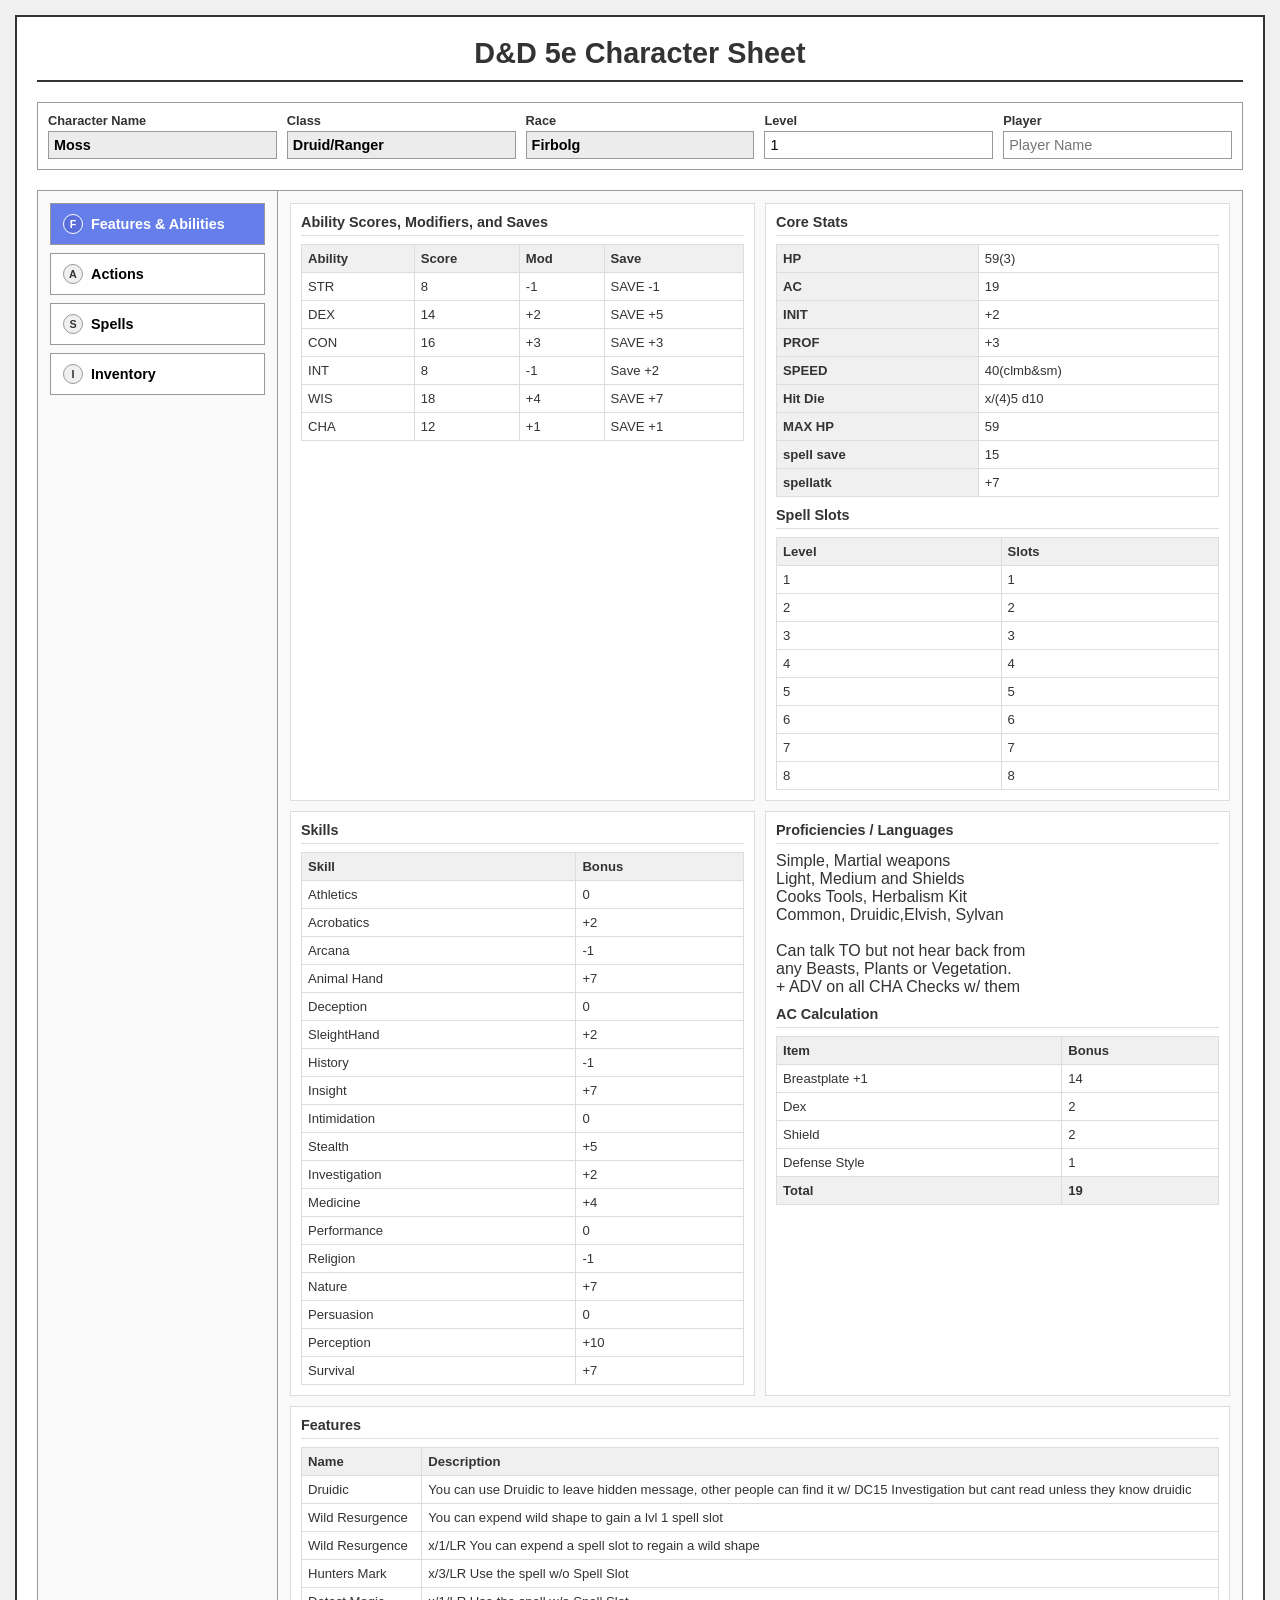
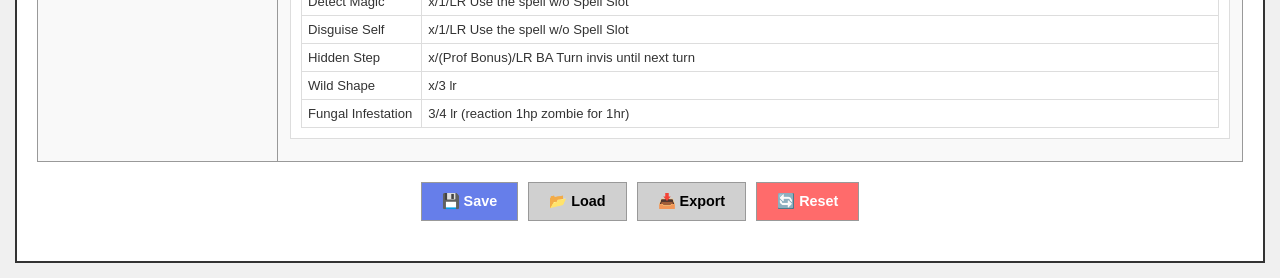
==== index.html @ acaf164c "Use CSV headers for actions and spells and replace emoji nav icons Co-authored-by: stevemac228 <5942" ====
<!DOCTYPE html>
<html lang="en">
<head>
    <meta charset="UTF-8">
    <meta name="viewport" content="width=device-width, initial-scale=1.0">
    <title>D&D 5e Character Sheet</title>
    <link rel="stylesheet" href="styles.css">
</head>
<body>
    <div class="container">
        <header>
            <h1>D&D 5e Character Sheet</h1>
        </header>

        <main>
            <section class="top-info">
                <div class="info-box">
                    <label>Character Name</label>
                    <input type="text" id="charName" value="Moss" readonly>
                </div>
                <div class="info-box">
                    <label>Class</label>
                    <input type="text" id="class" value="Druid/Ranger" readonly>
                </div>
                <div class="info-box">
                    <label>Race</label>
                    <input type="text" id="race" value="Firbolg" readonly>
                </div>
                <div class="info-box">
                    <label>Level</label>
                    <input type="number" id="level" min="1" max="20" value="1">
                </div>
                <div class="info-box">
                    <label>Player</label>
                    <input type="text" id="playerName" placeholder="Player Name">
                </div>
            </section>

            <section class="csv-sections">
                <div class="csv-layout">
                    <nav class="csv-sidebar" role="tablist" aria-label="Character Pages">
                        <button id="featuresTab" type="button" class="csv-tab-button active" data-target="featuresPanel" role="tab" aria-controls="featuresPanel" aria-selected="true" tabindex="0">
                            <span class="tab-icon" aria-hidden="true">F</span>
                            <span class="tab-label">Features & Abilities</span>
                        </button>
                        <button id="actionsTab" type="button" class="csv-tab-button" data-target="actionsPanel" role="tab" aria-controls="actionsPanel" aria-selected="false" tabindex="-1">
                            <span class="tab-icon" aria-hidden="true">A</span>
                            <span class="tab-label">Actions</span>
                        </button>
                        <button id="spellsTab" type="button" class="csv-tab-button" data-target="spellsPanel" role="tab" aria-controls="spellsPanel" aria-selected="false" tabindex="-1">
                            <span class="tab-icon" aria-hidden="true">S</span>
                            <span class="tab-label">Spells</span>
                        </button>
                        <button id="inventoryTab" type="button" class="csv-tab-button" data-target="inventoryPanel" role="tab" aria-controls="inventoryPanel" aria-selected="false" tabindex="-1">
                            <span class="tab-icon" aria-hidden="true">I</span>
                            <span class="tab-label">Inventory</span>
                        </button>
                    </nav>

                    <div class="csv-content">
                        <div id="featuresPanel" class="csv-panel active" role="tabpanel" aria-labelledby="featuresTab"></div>
                        <div id="actionsPanel" class="csv-panel" role="tabpanel" aria-labelledby="actionsTab" hidden></div>
                        <div id="spellsPanel" class="csv-panel" role="tabpanel" aria-labelledby="spellsTab" hidden></div>
                        <div id="inventoryPanel" class="csv-panel" role="tabpanel" aria-labelledby="inventoryTab" hidden></div>
                    </div>
                </div>
            </section>

            <!-- Action Buttons -->
            <section class="actions">
                <button id="saveBtn" class="btn btn-primary">💾 Save</button>
                <button id="loadBtn" class="btn btn-secondary">📂 Load</button>
                <button id="exportBtn" class="btn btn-secondary">📥 Export</button>
                <button id="resetBtn" class="btn btn-danger">🔄 Reset</button>
            </section>
        </main>
    </div>

    <script src="script.js"></script>
</body>
</html>
---- styles.css ----
* {
    margin: 0;
    padding: 0;
    box-sizing: border-box;
}

body {
    font-family: 'Arial', sans-serif;
    background: #f0f0f0;
    color: #333;
    padding: 15px;
}

.container {
    max-width: 1400px;
    margin: 0 auto;
    background: white;
    padding: 20px;
    border: 2px solid #333;
}

header {
    text-align: center;
    margin-bottom: 20px;
    border-bottom: 2px solid #333;
    padding-bottom: 10px;
}

header h1 {
    font-size: 1.8em;
    font-weight: bold;
}

/* Top Info Section */
.top-info {
    display: grid;
    grid-template-columns: repeat(5, 1fr);
    gap: 10px;
    margin-bottom: 20px;
    border: 1px solid #999;
    padding: 10px;
}

.info-box {
    display: flex;
    flex-direction: column;
}

.info-box label {
    font-weight: bold;
    font-size: 0.8em;
    margin-bottom: 3px;
}

.info-box input,
.info-box select {
    padding: 5px;
    border: 1px solid #999;
    font-size: 0.9em;
}

/* Main Sheet Grid - 3 columns */
.sheet-grid {
    display: grid;
    grid-template-columns: 1fr 1.2fr 1.5fr;
    gap: 15px;
    margin-bottom: 20px;
}

/* Left Column: Ability Scores */
.ability-scores {
    border: 1px solid #999;
    padding: 10px;
    background: #f9f9f9;
}

.ability-scores h3 {
    font-size: 0.9em;
    font-weight: bold;
    border-bottom: 1px solid #999;
    padding-bottom: 5px;
    margin-bottom: 10px;
}

.ability-pair {
    display: grid;
    grid-template-columns: 1fr 1fr 1fr;
    gap: 8px;
    margin-bottom: 15px;
}

.ability-col {
    display: flex;
    flex-direction: column;
    align-items: center;
    padding: 8px;
    border: 1px solid #ddd;
    background: white;
    text-align: center;
}

.ability-col .label {
    font-size: 0.8em;
    font-weight: bold;
    margin-bottom: 3px;
}

.ability-col .btn-ability {
    font-size: 0.7em;
    padding: 3px 5px;
    background: #e8e8e8;
    border: 1px solid #999;
    cursor: pointer;
    margin-bottom: 3px;
    font-weight: bold;
}

.ability-col input {
    width: 100%;
    padding: 4px;
    border: 1px solid #999;
    text-align: center;
    font-weight: bold;
    font-size: 1em;
    margin-bottom: 2px;
}

.ability-col .ability-name {
    font-size: 0.8em;
    font-weight: bold;
}

/* Skills in left column */
.skills-two-col {
    display: grid;
    grid-template-columns: 1fr 1fr;
    gap: 8px;
}

.skill-item {
    display: flex;
    justify-content: space-between;
    align-items: center;
    padding: 5px;
    border: 1px solid #ddd;
    font-size: 0.8em;
}

.skill-item span {
    flex: 1;
}

.skill-item input {
    width: 40px;
    padding: 2px;
    border: 1px solid #999;
    text-align: center;
}

/* Middle Column: Spells & Combat */
.middle-column {
    border: 1px solid #999;
    padding: 10px;
    background: #f9f9f9;
}

.middle-column h3 {
    font-size: 0.9em;
    font-weight: bold;
    border-bottom: 1px solid #999;
    padding-bottom: 5px;
    margin-bottom: 10px;
}

.spell-header {
    display: grid;
    grid-template-columns: repeat(6, 1fr);
    gap: 5px;
    margin-bottom: 5px;
    padding: 5px;
    border: 1px solid #ddd;
    font-size: 0.75em;
}

.spell-name {
    font-weight: bold;
}

.spell-mod {
    text-align: center;
    font-weight: bold;
}

.combat-stats {
    display: grid;
    grid-template-columns: 1fr 1fr;
    gap: 8px;
    margin-bottom: 10px;
}

.stat {
    display: flex;
    flex-direction: column;
    padding: 8px;
    border: 1px solid #ddd;
    background: white;
}

.stat label {
    font-size: 0.75em;
    font-weight: bold;
    margin-bottom: 3px;
}

.stat input,
.stat .hp-display {
    padding: 5px;
    border: 1px solid #999;
    text-align: center;
    font-weight: bold;
    font-size: 1em;
}

.stat-row {
    display: grid;
    grid-template-columns: 1fr 1fr 1fr;
    gap: 8px;
    margin-top: 10px;
}

/* Right Column: Features & Spells */
.right-column {
    border: 1px solid #999;
    padding: 10px;
    background: #f9f9f9;
    display: flex;
    flex-direction: column;
}

.right-column h3 {
    font-size: 0.9em;
    font-weight: bold;
    border-bottom: 1px solid #999;
    padding-bottom: 5px;
    margin-bottom: 8px;
}

.features-list {
    flex: 1;
    overflow-y: auto;
    margin-bottom: 15px;
    font-size: 0.8em;
}

.feature {
    margin-bottom: 8px;
    padding: 5px;
    border: 1px solid #ddd;
}

.feature label {
    font-weight: bold;
    display: block;
    margin-bottom: 2px;
}

.feature span {
    font-size: 0.75em;
    line-height: 1.2;
}

.spells-box {
    flex: 1;
    display: flex;
    flex-direction: column;
}

.spells-box textarea {
    flex: 1;
    padding: 5px;
    border: 1px solid #999;
    font-size: 0.75em;
    font-family: monospace;
    resize: none;
}

/* Bottom Section */
.bottom-section {
    display: grid;
    grid-template-columns: 1.5fr 1fr;
    gap: 15px;
    margin-bottom: 20px;
}

.proficiencies,
.equipment {
    border: 1px solid #999;
    padding: 10px;
    background: #f9f9f9;
}

.proficiencies h3,
.equipment h3 {
    font-size: 0.9em;
    font-weight: bold;
    border-bottom: 1px solid #999;
    padding-bottom: 5px;
    margin-bottom: 8px;
}

.prof-list,
.equipment-list {
    font-size: 0.8em;
}

.prof-item,
.equip-item {
    display: flex;
    justify-content: space-between;
    padding: 3px 5px;
    border-bottom: 1px solid #ddd;
}

.value {
    font-weight: bold;
    text-align: right;
}

.ac-note {
    font-size: 0.75em;
    margin-top: 5px;
    padding: 5px;
    background: white;
    border: 1px solid #ddd;
    text-align: center;
}

/* Action Buttons */
.actions {
    display: flex;
    gap: 10px;
    justify-content: center;
    margin-bottom: 20px;
}

.btn {
    padding: 10px 20px;
    border: 1px solid #999;
    background: #e8e8e8;
    cursor: pointer;
    font-weight: bold;
    font-size: 0.9em;
    transition: all 0.2s;
}

.btn:hover {
    background: #d8d8d8;
}

.btn-primary {
    background: #667eea;
    color: white;
}

.btn-primary:hover {
    background: #764ba2;
}

.btn-secondary {
    background: #d0d0d0;
}

.btn-secondary:hover {
    background: #c0c0c0;
}

.btn-danger {
    background: #ff6b6b;
    color: white;
}

.btn-danger:hover {
    background: #ff5252;
}

.csv-sections {
    border: 1px solid #999;
    background: #f9f9f9;
    margin-bottom: 20px;
}

.csv-layout {
    display: grid;
    grid-template-columns: 240px 1fr;
    min-height: 640px;
}

.csv-sidebar {
    border-right: 1px solid #999;
    padding: 12px;
    display: flex;
    flex-direction: column;
    gap: 8px;
}

.csv-tab-button {
    width: 100%;
    padding: 10px 12px;
    border: 1px solid #999;
    background: white;
    cursor: pointer;
    font-weight: bold;
    font-size: 0.9em;
    text-align: left;
    display: flex;
    align-items: center;
    gap: 8px;
}

.tab-icon {
    font-size: 0.75em;
    width: 20px;
    height: 20px;
    border: 1px solid #999;
    border-radius: 50%;
    text-align: center;
    line-height: 18px;
    font-weight: bold;
    background: #f0f0f0;
    color: #333;
    flex-shrink: 0;
}

.csv-tab-button.active {
    background: #667eea;
    color: white;
}

.csv-tab-button.active .tab-icon {
    border-color: #fff;
    background: #5a6edb;
    color: #fff;
}

.csv-content {
    padding: 12px;
}

.csv-panel {
    min-height: 100%;
}

.csv-card {
    border: 1px solid #ddd;
    background: white;
    margin-bottom: 10px;
    padding: 10px;
}

.csv-card h4 {
    margin-bottom: 8px;
    border-bottom: 1px solid #ddd;
    padding-bottom: 5px;
    font-size: 0.9em;
}

.csv-grid-two {
    display: grid;
    grid-template-columns: repeat(2, minmax(0, 1fr));
    gap: 10px;
}

.csv-table {
    width: 100%;
    border-collapse: collapse;
    font-size: 0.82em;
}

.csv-table th,
.csv-table td {
    border: 1px solid #ddd;
    padding: 6px;
    text-align: left;
    vertical-align: top;
}

.csv-table th {
    background: #f0f0f0;
}

.multiline {
    white-space: pre-line;
}

.inventory-controls {
    display: flex;
    flex-wrap: wrap;
    gap: 8px;
    margin-bottom: 10px;
}

.inventory-controls input,
.inventory-controls select {
    padding: 6px;
    border: 1px solid #999;
}

.spell-group {
    margin-bottom: 14px;
}

.spell-group h4 {
    margin-bottom: 6px;
}

.top-info input[readonly] {
    background: #ececec;
    font-weight: bold;
    cursor: not-allowed;
}

.editable-cell {
    min-width: 140px;
    background: #fffef4;
}

.editable-cell:focus {
    outline: 2px solid #667eea;
    outline-offset: -2px;
}

/* Responsive */
@media (max-width: 1200px) {
    .top-info {
        grid-template-columns: repeat(3, 1fr);
    }

    .csv-layout {
        grid-template-columns: 200px 1fr;
    }
}

@media (max-width: 768px) {
    .top-info {
        grid-template-columns: repeat(2, 1fr);
    }

    .csv-grid-two {
        grid-template-columns: 1fr;
    }

    .csv-layout {
        grid-template-columns: 1fr;
        min-height: 0;
    }

    .csv-sidebar {
        border-right: 0;
        border-bottom: 1px solid #999;
        flex-direction: row;
        flex-wrap: wrap;
    }

    .csv-tab-button {
        flex: 1 1 calc(50% - 8px);
    }
}
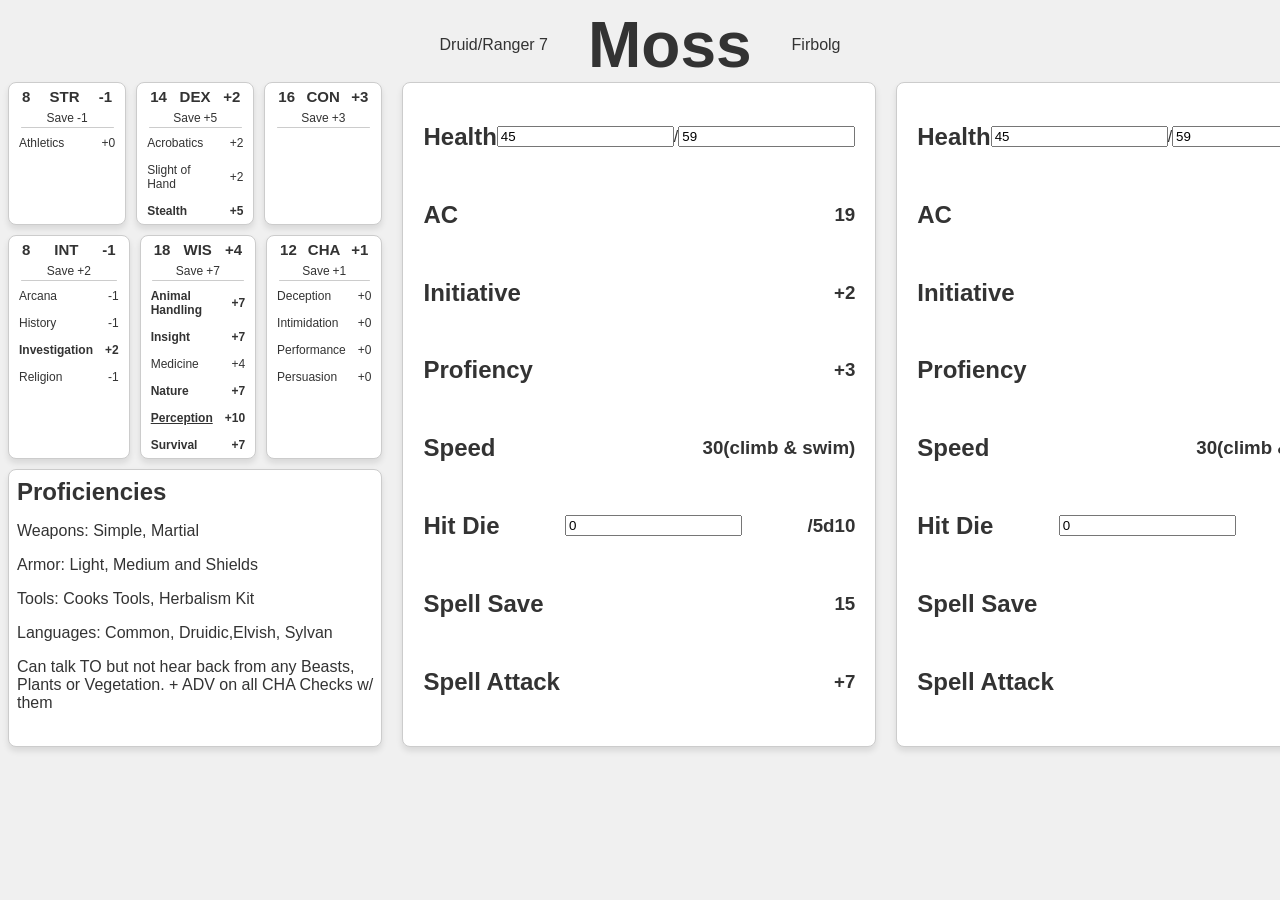
==== commit 5c3c99f0: "new" ====
--- a/index.html
+++ b/index.html
@@ -3,78 +3,258 @@
 <head>
     <meta charset="UTF-8">
     <meta name="viewport" content="width=device-width, initial-scale=1.0">
-    <title>D&D 5e Character Sheet</title>
+    <title>Moss Character Sheet</title>
     <link rel="stylesheet" href="styles.css">
 </head>
 <body>
-    <div class="container">
-        <header>
-            <h1>D&D 5e Character Sheet</h1>
-        </header>
+    <main>
+        <div class="header-container">
+            <p> Druid/Ranger 7</p>
+            <header> Moss </header>                
+            <p> Firbolg </p>
+        </div>
+        <div class="content-wrapper">
+            <div class="cards-container">
+                <div class="cards">
+                    <div class="cards-top-row">
+                        <div class="card ability-score">
+                            <div class="ability-score-header">
+                                <h2>8</h2>
+                                <h2>STR</h2>
+                                <h2>-1</h2>
+                            </div>
+                            <div class="saves">
+                                <p>Save</p>
+                                <p>-1</p>
+                            </div>
+                            <div class="line">   </div>
+                            <div class="ability-score-content">
+                                <p>Athletics</p>
+                                <p>+0</p>
+                            </div>
+                        </div>
+                        <div class="card ability-score">
+                            <div class="ability-score-header">
+                                <h2>14</h2>
+                                <h2>DEX</h2>
+                                <h2>+2</h2>
+                            </div>
+                            <div class="saves">
+                                <p>Save</p>
+                                <p>+5</p>
+                            </div>
+                            <div class="line">   </div>
+                            <div class="ability-score-content">
+                                <p>Acrobatics</p>
+                                <p>+2</p>
+                            </div>
+                            <div class="ability-score-content">
+                                <p>Slight of Hand</p>
+                                <p>+2</p>
+                            </div>
+                            <div class="ability-score-content">
+                                <p><b>Stealth</b></p>
+                                <p><b>+5</b></p>
+                            </div>
+                        </div>
+                        <div class="card ability-score">
+                            <div class="ability-score-header">
+                                <h2>16</h2>
+                                <h2>CON</h2>
+                                <h2>+3</h2>
+                            </div>
+                            <div class="saves">
+                                <p>Save</p>
+                                <p>+3</p>
+                            </div>
+                            <div class="line">   </div>
+                        </div>
+                    </div>
+                    <div class="cards-bottom-row">
+                        <div class="card ability-score">
+                            <div class="ability-score-header">
+                                <h2>8</h2>
+                                <h2>INT</h2>
+                                <h2>-1</h2>
+                            </div>
+                            <div class="saves">
+                                <p>Save</p>
+                                <p>+2</p>
+                            </div>
+                            <div class="line">   </div>
+                            <div class="ability-score-content">
+                                <p>Arcana</p>
+                                <p>-1</p>
+                            </div>
+                            <div class="ability-score-content">
+                                <p>History</p>
+                                <p>-1</p>
+                            </div>
+                            <div class="ability-score-content">
+                                <p><b>Investigation</b></p>
+                                <p><b>+2</b></p>
+                            </div>
+                            <div class="ability-score-content">
+                                <p>Religion</p>
+                                <p>-1</p>
+                            </div>
+                        </div>
+                        <div class="card ability-score">
+                            <div class="ability-score-header">
+                                <h2>18</h2>
+                                <h2>WIS</h2>
+                                <h2>+4</h2>
+                            </div>
+                            <div class="saves">
+                                <p>Save</p>
+                                <p>+7</p>
+                            </div>
+                            <div class="line">   </div>
+                            <div class="ability-score-content">
+                                <p><b>Animal Handling</b></p>
+                                <p><b>+7</b></p>
+                            </div>
+                            <div class="ability-score-content">
+                                <p><b>Insight</b></p>
+                                <p><b>+7</b></p>
+                            </div>
+                            <div class="ability-score-content">
+                                <p>Medicine</p>
+                                <p>+4</p>
+                            </div>
+                            <div class="ability-score-content">
+                                <p><b>Nature</b></p>
+                                <p><b>+7</b></p>
+                            </div>
+                            <div class="ability-score-content">
+                                <p><b><u>Perception</u></b></p>
+                                <p><b>+10</b></p>
+                            </div>
+                            <div class="ability-score-content">
+                                <p><b>Survival</b></p>
+                                <p><b>+7</b></p>
+                            </div>
+                        </div>
+                        <div class="card ability-score">
+                            <div class="ability-score-header">
+                                <h2>12</h2>
+                                <h2>CHA</h2>
+                                <h2>+1</h2>
+                            </div>
+                            <div class="saves">
+                                <p>Save</p>
+                                <p>+1</p>
+                            </div>
+                            <div class="line">   </div>
+                            <div class="ability-score-content">
+                                <p>Deception</p>
+                                <p>+0</p>
+                            </div>
+                            <div class="ability-score-content">
+                                <p>Intimidation</p>
+                                <p>+0</p>
+                            </div>
+                            <div class="ability-score-content">
+                                <p>Performance</p>
+                                <p>+0</p>
+                            </div>
+                            <div class="ability-score-content">
+                                <p>Persuasion</p>
+                                <p>+0</p>
+                            </div>
+                        </div>
+                    </div>            
+                </div>
+                <div class="proficiencies">
+                        <h2>Proficiencies</h2>
+                        <p>Weapons: Simple, Martial</p>
+                        <p>Armor: Light, Medium and Shields</p>
+                        <p>Tools: Cooks Tools, Herbalism Kit</p>
+                        <p>Languages: Common, Druidic,Elvish, Sylvan</p>
+                        <p>
+                            Can talk TO but not hear back from
+                            any Beasts, Plants or Vegetation.
+                            + ADV on all CHA Checks w/ them
+                        </p>
+                </div>
+            </div>
+            <div class="stats">
+                <div class="stat-row">
+                    <H2>Health</H2>
+                    <input type="number" id="health" value="45">
+                    <p>/</p>
+                    <input type="number" id="health" value="59">
+                </div>
+                <div class="stat-row">
+                    <H2>AC</H2>
+                    <h3>19</h3>
+                </div>
+                <div class="stat-row">
+                    <H2>Initiative</H2>
+                    <h3>+2</h3>
+                </div>
+                <div class="stat-row">
+                    <H2>Profiency</H2>
+                    <h3>+3</h3>
+                </div>
+                <div class="stat-row">
+                    <H2>Speed</H2>
+                    <h3>30(climb & swim)</h3>
+                </div>
+                <div class="stat-row">
+                    <H2>Hit Die</H2>
+                    <input type="number" id="health" value="0">
+                    <h3>/5d10</h3>
+                </div>
+                <div class="stat-row">
+                    <H2>Spell Save</H2>
+                    <h3>15</h3>
+                </div>
+                <div class="stat-row">
+                    <H2>Spell Attack</H2>
+                    <h3>+7</h3>
+                </div>
+            </div>
+            <div class="spells">
+                <div class="stat-row">
+                    <H2>Health</H2>
+                    <input type="number" id="health" value="45">
+                    <p>/</p>
+                    <input type="number" id="health" value="59">
+                </div>
+                <div class="stat-row">
+                    <H2>AC</H2>
+                    <h3>19</h3>
+                </div>
+                <div class="stat-row">
+                    <H2>Initiative</H2>
+                    <h3>+2</h3>
+                </div>
+                <div class="stat-row">
+                    <H2>Profiency</H2>
+                    <h3>+3</h3>
+                </div>
+                <div class="stat-row">
+                    <H2>Speed</H2>
+                    <h3>30(climb & swim)</h3>
+                </div>
+                <div class="stat-row">
+                    <H2>Hit Die</H2>
+                    <input type="number" id="health" value="0">
+                    <h3>/5d10</h3>
+                </div>
+                <div class="stat-row">
+                    <H2>Spell Save</H2>
+                    <h3>15</h3>
+                </div>
+                <div class="stat-row">
+                    <H2>Spell Attack</H2>
+                    <h3>+7</h3>
+                </div>
 
-        <main>
-            <section class="top-info">
-                <div class="info-box">
-                    <label>Character Name</label>
-                    <input type="text" id="charName" value="Moss" readonly>
-                </div>
-                <div class="info-box">
-                    <label>Class</label>
-                    <input type="text" id="class" value="Druid/Ranger" readonly>
-                </div>
-                <div class="info-box">
-                    <label>Race</label>
-                    <input type="text" id="race" value="Firbolg" readonly>
-                </div>
-                <div class="info-box">
-                    <label>Level</label>
-                    <input type="number" id="level" min="1" max="20" value="1">
-                </div>
-                <div class="info-box">
-                    <label>Player</label>
-                    <input type="text" id="playerName" placeholder="Player Name">
-                </div>
-            </section>
-
-            <section class="csv-sections">
-                <div class="csv-layout">
-                    <nav class="csv-sidebar" role="tablist" aria-label="Character Pages">
-                        <button id="featuresTab" type="button" class="csv-tab-button active" data-target="featuresPanel" role="tab" aria-controls="featuresPanel" aria-selected="true" tabindex="0">
-                            <span class="tab-icon" aria-hidden="true">F</span>
-                            <span class="tab-label">Features & Abilities</span>
-                        </button>
-                        <button id="actionsTab" type="button" class="csv-tab-button" data-target="actionsPanel" role="tab" aria-controls="actionsPanel" aria-selected="false" tabindex="-1">
-                            <span class="tab-icon" aria-hidden="true">A</span>
-                            <span class="tab-label">Actions</span>
-                        </button>
-                        <button id="spellsTab" type="button" class="csv-tab-button" data-target="spellsPanel" role="tab" aria-controls="spellsPanel" aria-selected="false" tabindex="-1">
-                            <span class="tab-icon" aria-hidden="true">S</span>
-                            <span class="tab-label">Spells</span>
-                        </button>
-                        <button id="inventoryTab" type="button" class="csv-tab-button" data-target="inventoryPanel" role="tab" aria-controls="inventoryPanel" aria-selected="false" tabindex="-1">
-                            <span class="tab-icon" aria-hidden="true">I</span>
-                            <span class="tab-label">Inventory</span>
-                        </button>
-                    </nav>
-
-                    <div class="csv-content">
-                        <div id="featuresPanel" class="csv-panel active" role="tabpanel" aria-labelledby="featuresTab"></div>
-                        <div id="actionsPanel" class="csv-panel" role="tabpanel" aria-labelledby="actionsTab" hidden></div>
-                        <div id="spellsPanel" class="csv-panel" role="tabpanel" aria-labelledby="spellsTab" hidden></div>
-                        <div id="inventoryPanel" class="csv-panel" role="tabpanel" aria-labelledby="inventoryTab" hidden></div>
-                    </div>
-                </div>
-            </section>
-
-            <!-- Action Buttons -->
-            <section class="actions">
-                <button id="saveBtn" class="btn btn-primary">💾 Save</button>
-                <button id="loadBtn" class="btn btn-secondary">📂 Load</button>
-                <button id="exportBtn" class="btn btn-secondary">📥 Export</button>
-                <button id="resetBtn" class="btn btn-danger">🔄 Reset</button>
-            </section>
-        </main>
-    </div>
+            </div>
+        </div>
+    </main>
 
     <script src="script.js"></script>
 </body>
--- a/styles.css
+++ b/styles.css
@@ -1,567 +1,164 @@
-* {
-    margin: 0;
-    padding: 0;
-    box-sizing: border-box;
-}
-
 body {
     font-family: 'Arial', sans-serif;
     background: #f0f0f0;
     color: #333;
-    padding: 15px;
 }
 
-.container {
-    max-width: 1400px;
-    margin: 0 auto;
-    background: white;
-    padding: 20px;
-    border: 2px solid #333;
+.header-container {
+    display: flex;
+    flex-direction: row;
+    height: fit-content;
+    align-items: center;
+    justify-content: center;
+    gap: 40px;
+}
+
+.class-race p{
+    margin:  1px;
 }
 
 header {
-    text-align: center;
-    margin-bottom: 20px;
-    border-bottom: 2px solid #333;
-    padding-bottom: 10px;
+    font-size: 4em;
+    font-weight: bold;
+    margin-right: 0;
 }
 
-header h1 {
-    font-size: 1.8em;
-    font-weight: bold;
+.class-race {
+    font-size: 12px;
+    width: fit-content;
+    height: fit-content;
+    margin-top: 10px;
 }
 
-/* Top Info Section */
-.top-info {
-    display: grid;
-    grid-template-columns: repeat(5, 1fr);
-    gap: 10px;
-    margin-bottom: 20px;
-    border: 1px solid #999;
-    padding: 10px;
+.content-wrapper {
+    display: flex;
+    flex-direction: row;
+    gap: 20px;
 }
 
-.info-box {
+.cards-container {
     display: flex;
     flex-direction: column;
+    margin:0;
+    gap:10px;
 }
 
-.info-box label {
-    font-weight: bold;
-    font-size: 0.8em;
-    margin-bottom: 3px;
+.proficiencies {
+    flex: 1;
+    background: #fff;
+    border: 1px solid #ccc;
+    border-radius: 8px;
+    margin-top: 0;
+    padding: 8px;
+    box-shadow: 0 4px 6px rgba(0, 0, 0, 0.1);
+}
+.proficiencies h2 {
+    margin: 0;
 }
 
-.info-box input,
-.info-box select {
-    padding: 5px;
-    border: 1px solid #999;
-    font-size: 0.9em;
+.stats {
+    flex: 1;
+    background: #fff;
+    border: 1px solid #ccc;
+    border-radius: 8px;
+    margin-top: 0;
+    padding: 20px;
+    box-shadow: 0 4px 6px rgba(0, 0, 0, 0.1);
 }
 
-/* Main Sheet Grid - 3 columns */
-.sheet-grid {
-    display: grid;
-    grid-template-columns: 1fr 1.2fr 1.5fr;
-    gap: 15px;
-    margin-bottom: 20px;
+.spells {
+    flex: 1;
+    background: #fff;
+    border: 1px solid #ccc;
+    border-radius: 8px;
+    margin-top: 0;
+    padding: 20px;
+    box-shadow: 0 4px 6px rgba(0, 0, 0, 0.1);
 }
 
-/* Left Column: Ability Scores */
-.ability-scores {
-    border: 1px solid #999;
-    padding: 10px;
-    background: #f9f9f9;
+.cards {
+    display: flex;
+    flex-direction: column;
+    gap:10px;
 }
 
-.ability-scores h3 {
-    font-size: 0.9em;
-    font-weight: bold;
-    border-bottom: 1px solid #999;
-    padding-bottom: 5px;
-    margin-bottom: 10px;
+.cards-top-row, .cards-bottom-row {
+    display: flex;
+    flex-direction: row;
+    gap: 10px;
 }
 
-.ability-pair {
-    display: grid;
-    grid-template-columns: 1fr 1fr 1fr;
-    gap: 8px;
-    margin-bottom: 15px;
+.card {
+    background: #fff;
+    border: 1px solid #ccc;
+    border-radius: 8px;
+    flex: 1;
+    box-shadow: 0 4px 6px rgba(0, 0, 0, 0.1);
 }
 
-.ability-col {
+.ability-score {
     display: flex;
     flex-direction: column;
-    align-items: center;
-    padding: 8px;
-    border: 1px solid #ddd;
-    background: white;
-    text-align: center;
+    justify-content: flex-start;
+    gap: 1px;
 }
 
-.ability-col .label {
-    font-size: 0.8em;
+.ability-score-header {
     font-weight: bold;
-    margin-bottom: 3px;
+    font-size: 10px;
+    display: flex;
+    flex-direction: row;
+    justify-content: space-between;
+    padding-left: 8px;
+    padding-right: 8px;
+    margin: 0;
 }
 
-.ability-col .btn-ability {
-    font-size: 0.7em;
-    padding: 3px 5px;
-    background: #e8e8e8;
-    border: 1px solid #999;
-    cursor: pointer;
-    margin-bottom: 3px;
-    font-weight: bold;
+.ability-score-header h2 {
+    margin: 5px;
 }
 
-.ability-col input {
-    width: 100%;
-    padding: 4px;
-    border: 1px solid #999;
-    text-align: center;
-    font-weight: bold;
-    font-size: 1em;
-    margin-bottom: 2px;
+.ability-score p {
+    font-size:12px;
+    margin: 6px;
 }
 
-.ability-col .ability-name {
-    font-size: 0.8em;
-    font-weight: bold;
+.ability-score-content {
+    display: flex;
+    flex-direction: row;
+    justify-content: space-between;
+    padding-left: 4px;
+    padding-right: 4px;
+    height:fit-content;
+    align-items: center;
 }
 
-/* Skills in left column */
-.skills-two-col {
-    display: grid;
-    grid-template-columns: 1fr 1fr;
-    gap: 8px;
+.line {
+    border-top: 1px solid #ccc;
+    border-radius: 5px;
+    margin: 1px 0;
+    margin-left: 10%;
+    margin-right: 10%;
 }
 
-.skill-item {
+.saves {
     display: flex;
-    justify-content: space-between;
-    align-items: center;
-    padding: 5px;
-    border: 1px solid #ddd;
-    font-size: 0.8em;
+    flex-direction: row;
+    justify-content: center;
+    gap: 3px;
+    padding-left: 4px;
+    padding-right: 4px;
 }
 
-.skill-item span {
-    flex: 1;
-}
-
-.skill-item input {
-    width: 40px;
-    padding: 2px;
-    border: 1px solid #999;
-    text-align: center;
-}
-
-/* Middle Column: Spells & Combat */
-.middle-column {
-    border: 1px solid #999;
-    padding: 10px;
-    background: #f9f9f9;
-}
-
-.middle-column h3 {
-    font-size: 0.9em;
-    font-weight: bold;
-    border-bottom: 1px solid #999;
-    padding-bottom: 5px;
-    margin-bottom: 10px;
-}
-
-.spell-header {
-    display: grid;
-    grid-template-columns: repeat(6, 1fr);
-    gap: 5px;
-    margin-bottom: 5px;
-    padding: 5px;
-    border: 1px solid #ddd;
-    font-size: 0.75em;
-}
-
-.spell-name {
-    font-weight: bold;
-}
-
-.spell-mod {
-    text-align: center;
-    font-weight: bold;
-}
-
-.combat-stats {
-    display: grid;
-    grid-template-columns: 1fr 1fr;
-    gap: 8px;
-    margin-bottom: 10px;
-}
-
-.stat {
-    display: flex;
-    flex-direction: column;
-    padding: 8px;
-    border: 1px solid #ddd;
-    background: white;
-}
-
-.stat label {
-    font-size: 0.75em;
-    font-weight: bold;
-    margin-bottom: 3px;
-}
-
-.stat input,
-.stat .hp-display {
-    padding: 5px;
-    border: 1px solid #999;
-    text-align: center;
-    font-weight: bold;
-    font-size: 1em;
+.saves p {
+    font-size: 12px;
+    margin: 0;
 }
 
 .stat-row {
-    display: grid;
-    grid-template-columns: 1fr 1fr 1fr;
-    gap: 8px;
-    margin-top: 10px;
-}
-
-/* Right Column: Features & Spells */
-.right-column {
-    border: 1px solid #999;
-    padding: 10px;
-    background: #f9f9f9;
     display: flex;
-    flex-direction: column;
-}
-
-.right-column h3 {
-    font-size: 0.9em;
-    font-weight: bold;
-    border-bottom: 1px solid #999;
-    padding-bottom: 5px;
-    margin-bottom: 8px;
-}
-
-.features-list {
-    flex: 1;
-    overflow-y: auto;
-    margin-bottom: 15px;
-    font-size: 0.8em;
-}
-
-.feature {
-    margin-bottom: 8px;
-    padding: 5px;
-    border: 1px solid #ddd;
-}
-
-.feature label {
-    font-weight: bold;
-    display: block;
-    margin-bottom: 2px;
-}
-
-.feature span {
-    font-size: 0.75em;
-    line-height: 1.2;
-}
-
-.spells-box {
-    flex: 1;
-    display: flex;
-    flex-direction: column;
-}
-
-.spells-box textarea {
-    flex: 1;
-    padding: 5px;
-    border: 1px solid #999;
-    font-size: 0.75em;
-    font-family: monospace;
-    resize: none;
-}
-
-/* Bottom Section */
-.bottom-section {
-    display: grid;
-    grid-template-columns: 1.5fr 1fr;
-    gap: 15px;
-    margin-bottom: 20px;
-}
-
-.proficiencies,
-.equipment {
-    border: 1px solid #999;
-    padding: 10px;
-    background: #f9f9f9;
-}
-
-.proficiencies h3,
-.equipment h3 {
-    font-size: 0.9em;
-    font-weight: bold;
-    border-bottom: 1px solid #999;
-    padding-bottom: 5px;
-    margin-bottom: 8px;
-}
-
-.prof-list,
-.equipment-list {
-    font-size: 0.8em;
-}
-
-.prof-item,
-.equip-item {
-    display: flex;
+    flex-direction: row;
     justify-content: space-between;
-    padding: 3px 5px;
-    border-bottom: 1px solid #ddd;
-}
-
-.value {
-    font-weight: bold;
-    text-align: right;
-}
-
-.ac-note {
-    font-size: 0.75em;
-    margin-top: 5px;
-    padding: 5px;
-    background: white;
-    border: 1px solid #ddd;
-    text-align: center;
-}
-
-/* Action Buttons */
-.actions {
-    display: flex;
-    gap: 10px;
-    justify-content: center;
-    margin-bottom: 20px;
-}
-
-.btn {
-    padding: 10px 20px;
-    border: 1px solid #999;
-    background: #e8e8e8;
-    cursor: pointer;
-    font-weight: bold;
-    font-size: 0.9em;
-    transition: all 0.2s;
-}
-
-.btn:hover {
-    background: #d8d8d8;
-}
-
-.btn-primary {
-    background: #667eea;
-    color: white;
-}
-
-.btn-primary:hover {
-    background: #764ba2;
-}
-
-.btn-secondary {
-    background: #d0d0d0;
-}
-
-.btn-secondary:hover {
-    background: #c0c0c0;
-}
-
-.btn-danger {
-    background: #ff6b6b;
-    color: white;
-}
-
-.btn-danger:hover {
-    background: #ff5252;
-}
-
-.csv-sections {
-    border: 1px solid #999;
-    background: #f9f9f9;
-    margin-bottom: 20px;
-}
-
-.csv-layout {
-    display: grid;
-    grid-template-columns: 240px 1fr;
-    min-height: 640px;
-}
-
-.csv-sidebar {
-    border-right: 1px solid #999;
-    padding: 12px;
-    display: flex;
-    flex-direction: column;
-    gap: 8px;
-}
-
-.csv-tab-button {
-    width: 100%;
-    padding: 10px 12px;
-    border: 1px solid #999;
-    background: white;
-    cursor: pointer;
-    font-weight: bold;
-    font-size: 0.9em;
-    text-align: left;
-    display: flex;
     align-items: center;
-    gap: 8px;
-}
-
-.tab-icon {
-    font-size: 0.75em;
-    width: 20px;
-    height: 20px;
-    border: 1px solid #999;
-    border-radius: 50%;
-    text-align: center;
-    line-height: 18px;
-    font-weight: bold;
-    background: #f0f0f0;
-    color: #333;
-    flex-shrink: 0;
-}
-
-.csv-tab-button.active {
-    background: #667eea;
-    color: white;
-}
-
-.csv-tab-button.active .tab-icon {
-    border-color: #fff;
-    background: #5a6edb;
-    color: #fff;
-}
-
-.csv-content {
-    padding: 12px;
-}
-
-.csv-panel {
-    min-height: 100%;
-}
-
-.csv-card {
-    border: 1px solid #ddd;
-    background: white;
     margin-bottom: 10px;
-    padding: 10px;
-}
-
-.csv-card h4 {
-    margin-bottom: 8px;
-    border-bottom: 1px solid #ddd;
-    padding-bottom: 5px;
-    font-size: 0.9em;
-}
-
-.csv-grid-two {
-    display: grid;
-    grid-template-columns: repeat(2, minmax(0, 1fr));
-    gap: 10px;
-}
-
-.csv-table {
-    width: 100%;
-    border-collapse: collapse;
-    font-size: 0.82em;
-}
-
-.csv-table th,
-.csv-table td {
-    border: 1px solid #ddd;
-    padding: 6px;
-    text-align: left;
-    vertical-align: top;
-}
-
-.csv-table th {
-    background: #f0f0f0;
-}
-
-.multiline {
-    white-space: pre-line;
-}
-
-.inventory-controls {
-    display: flex;
-    flex-wrap: wrap;
-    gap: 8px;
-    margin-bottom: 10px;
-}
-
-.inventory-controls input,
-.inventory-controls select {
-    padding: 6px;
-    border: 1px solid #999;
-}
-
-.spell-group {
-    margin-bottom: 14px;
-}
-
-.spell-group h4 {
-    margin-bottom: 6px;
-}
-
-.top-info input[readonly] {
-    background: #ececec;
-    font-weight: bold;
-    cursor: not-allowed;
-}
-
-.editable-cell {
-    min-width: 140px;
-    background: #fffef4;
-}
-
-.editable-cell:focus {
-    outline: 2px solid #667eea;
-    outline-offset: -2px;
-}
-
-/* Responsive */
-@media (max-width: 1200px) {
-    .top-info {
-        grid-template-columns: repeat(3, 1fr);
-    }
-
-    .csv-layout {
-        grid-template-columns: 200px 1fr;
-    }
-}
-
-@media (max-width: 768px) {
-    .top-info {
-        grid-template-columns: repeat(2, 1fr);
-    }
-
-    .csv-grid-two {
-        grid-template-columns: 1fr;
-    }
-
-    .csv-layout {
-        grid-template-columns: 1fr;
-        min-height: 0;
-    }
-
-    .csv-sidebar {
-        border-right: 0;
-        border-bottom: 1px solid #999;
-        flex-direction: row;
-        flex-wrap: wrap;
-    }
-
-    .csv-tab-button {
-        flex: 1 1 calc(50% - 8px);
-    }
-}
+}
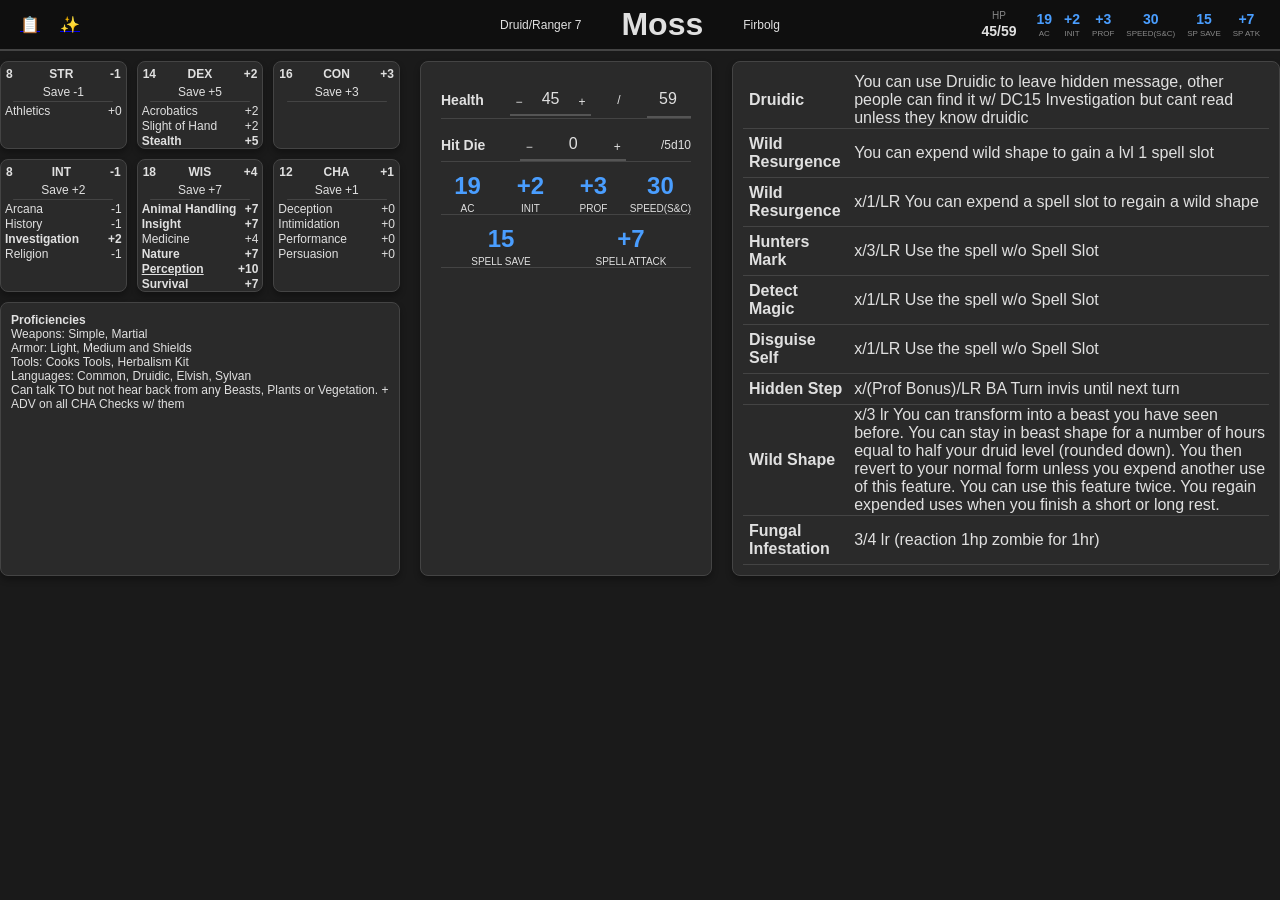
==== commit ae38d1db: "more cahnges" ====
--- a/index.html
+++ b/index.html
@@ -7,27 +7,67 @@
     <link rel="stylesheet" href="styles.css">
 </head>
 <body>
+    <nav class="navbar">
+        <div class="nav-container">
+            <div class="nav-links">
+                <a href="index.html" class="nav-link active" title="Character Sheet">📋</a>
+                <a href="spells.html" class="nav-link" title="Spells">✨</a>
+            </div>
+            <div class="nav-header">
+                <p>Druid/Ranger 7</p>
+                <p class="title">Moss</p>                
+                <p>Firbolg</p>
+            </div>
+            <div class="nav-stats">
+                <div class="nav-hp">
+                    <p class="nav-hp-label">HP</p>
+                    <p class="nav-hp-value"><span id="nav-health-current">45</span>/<span id="nav-health-max">59</span></p>
+                </div>
+                <div class="nav-stat-boxes">
+                    <div class="nav-stat-box">
+                        <p class="nav-stat-value" id="nav-ac">19</p>
+                        <p class="nav-stat-label">AC</p>
+                    </div>
+                    <div class="nav-stat-box">
+                        <p class="nav-stat-value" id="nav-init">+2</p>
+                        <p class="nav-stat-label">Init</p>
+                    </div>
+                    <div class="nav-stat-box">
+                        <p class="nav-stat-value" id="nav-prof">+3</p>
+                        <p class="nav-stat-label">Prof</p>
+                    </div>
+                    <div class="nav-stat-box">
+                        <p class="nav-stat-value">30</p>
+                        <p class="nav-stat-label">Speed(s&c)</p>
+                    </div>
+                    <div class="nav-stat-box">
+                        <p class="nav-stat-value">15</p>
+                        <p class="nav-stat-label">Sp save</p>
+                    </div>
+                    <div class="nav-stat-box">
+                        <p class="nav-stat-value">+7</p>
+                        <p class="nav-stat-label">Sp atk</p>
+                    </div>
+                </div>
+            </div>
+        </div>
+    </nav>
     <main>
-        <div class="header-container">
-            <p> Druid/Ranger 7</p>
-            <header> Moss </header>                
-            <p> Firbolg </p>
-        </div>
         <div class="content-wrapper">
             <div class="cards-container">
                 <div class="cards">
                     <div class="cards-top-row">
                         <div class="card ability-score">
                             <div class="ability-score-header">
-                                <h2>8</h2>
-                                <h2>STR</h2>
-                                <h2>-1</h2>
-                            </div>
-                            <div class="saves">
-                                <p>Save</p>
-                                <p>-1</p>
-                            </div>
-                            <div class="line">   </div>
+                                <p>8</p>
+                                <p>STR</p>
+                                <p>-1</p>
+                            </div>
+                            <div class="saves">
+                                <p>Save</p>
+                                <p>-1</p>
+                            </div>
+                            <div class="line"></div>
                             <div class="ability-score-content">
                                 <p>Athletics</p>
                                 <p>+0</p>
@@ -35,15 +75,15 @@
                         </div>
                         <div class="card ability-score">
                             <div class="ability-score-header">
-                                <h2>14</h2>
-                                <h2>DEX</h2>
-                                <h2>+2</h2>
+                                <p>14</p>
+                                <p>DEX</p>
+                                <p>+2</p>
                             </div>
                             <div class="saves">
                                 <p>Save</p>
                                 <p>+5</p>
                             </div>
-                            <div class="line">   </div>
+                            <div class="line"></div>
                             <div class="ability-score-content">
                                 <p>Acrobatics</p>
                                 <p>+2</p>
@@ -59,29 +99,29 @@
                         </div>
                         <div class="card ability-score">
                             <div class="ability-score-header">
-                                <h2>16</h2>
-                                <h2>CON</h2>
-                                <h2>+3</h2>
-                            </div>
-                            <div class="saves">
-                                <p>Save</p>
+                                <p>16</p>
+                                <p>CON</p>
                                 <p>+3</p>
                             </div>
-                            <div class="line">   </div>
+                            <div class="saves">
+                                <p>Save</p>
+                                <p>+3</p>
+                            </div>
+                            <div class="line"></div>
                         </div>
                     </div>
                     <div class="cards-bottom-row">
                         <div class="card ability-score">
                             <div class="ability-score-header">
-                                <h2>8</h2>
-                                <h2>INT</h2>
-                                <h2>-1</h2>
+                                <p>8</p>
+                                <p>INT</p>
+                                <p>-1</p>
                             </div>
                             <div class="saves">
                                 <p>Save</p>
                                 <p>+2</p>
                             </div>
-                            <div class="line">   </div>
+                            <div class="line"></div>
                             <div class="ability-score-content">
                                 <p>Arcana</p>
                                 <p>-1</p>
@@ -101,15 +141,15 @@
                         </div>
                         <div class="card ability-score">
                             <div class="ability-score-header">
-                                <h2>18</h2>
-                                <h2>WIS</h2>
-                                <h2>+4</h2>
+                                <p>18</p>
+                                <p>WIS</p>
+                                <p>+4</p>
                             </div>
                             <div class="saves">
                                 <p>Save</p>
                                 <p>+7</p>
                             </div>
-                            <div class="line">   </div>
+                            <div class="line"></div>
                             <div class="ability-score-content">
                                 <p><b>Animal Handling</b></p>
                                 <p><b>+7</b></p>
@@ -137,15 +177,15 @@
                         </div>
                         <div class="card ability-score">
                             <div class="ability-score-header">
-                                <h2>12</h2>
-                                <h2>CHA</h2>
-                                <h2>+1</h2>
-                            </div>
-                            <div class="saves">
-                                <p>Save</p>
+                                <p>12</p>
+                                <p>CHA</p>
                                 <p>+1</p>
                             </div>
-                            <div class="line">   </div>
+                            <div class="saves">
+                                <p>Save</p>
+                                <p>+1</p>
+                            </div>
+                            <div class="line"></div>
                             <div class="ability-score-content">
                                 <p>Deception</p>
                                 <p>+0</p>
@@ -166,92 +206,101 @@
                     </div>            
                 </div>
                 <div class="proficiencies">
-                        <h2>Proficiencies</h2>
-                        <p>Weapons: Simple, Martial</p>
-                        <p>Armor: Light, Medium and Shields</p>
-                        <p>Tools: Cooks Tools, Herbalism Kit</p>
-                        <p>Languages: Common, Druidic,Elvish, Sylvan</p>
-                        <p>
-                            Can talk TO but not hear back from
-                            any Beasts, Plants or Vegetation.
-                            + ADV on all CHA Checks w/ them
-                        </p>
+                    <p class="section-title">Proficiencies</p>
+                    <p>Weapons: Simple, Martial</p>
+                    <p>Armor: Light, Medium and Shields</p>
+                    <p>Tools: Cooks Tools, Herbalism Kit</p>
+                    <p>Languages: Common, Druidic, Elvish, Sylvan</p>
+                    <p>Can talk TO but not hear back from any Beasts, Plants or Vegetation. + ADV on all CHA Checks w/ them</p>
                 </div>
             </div>
             <div class="stats">
                 <div class="stat-row">
-                    <H2>Health</H2>
-                    <input type="number" id="health" value="45">
+                    <p>Health</p>
+                    <div class="number-input">
+                        <button class="minus-btn" onclick="decreaseHealth('health-current')">−</button>
+                        <input type="number" id="health-current" value="45">
+                        <button class="plus-btn" onclick="increaseHealth('health-current')">+</button>
+                    </div>
                     <p>/</p>
-                    <input type="number" id="health" value="59">
+                    <input type="number" id="health-max" value="59">
                 </div>
                 <div class="stat-row">
-                    <H2>AC</H2>
-                    <h3>19</h3>
-                </div>
-                <div class="stat-row">
-                    <H2>Initiative</H2>
-                    <h3>+2</h3>
-                </div>
-                <div class="stat-row">
-                    <H2>Profiency</H2>
-                    <h3>+3</h3>
-                </div>
-                <div class="stat-row">
-                    <H2>Speed</H2>
-                    <h3>30(climb & swim)</h3>
-                </div>
-                <div class="stat-row">
-                    <H2>Hit Die</H2>
-                    <input type="number" id="health" value="0">
-                    <h3>/5d10</h3>
-                </div>
-                <div class="stat-row">
-                    <H2>Spell Save</H2>
-                    <h3>15</h3>
-                </div>
-                <div class="stat-row">
-                    <H2>Spell Attack</H2>
-                    <h3>+7</h3>
-                </div>
-            </div>
-            <div class="spells">
-                <div class="stat-row">
-                    <H2>Health</H2>
-                    <input type="number" id="health" value="45">
-                    <p>/</p>
-                    <input type="number" id="health" value="59">
-                </div>
-                <div class="stat-row">
-                    <H2>AC</H2>
-                    <h3>19</h3>
-                </div>
-                <div class="stat-row">
-                    <H2>Initiative</H2>
-                    <h3>+2</h3>
-                </div>
-                <div class="stat-row">
-                    <H2>Profiency</H2>
-                    <h3>+3</h3>
-                </div>
-                <div class="stat-row">
-                    <H2>Speed</H2>
-                    <h3>30(climb & swim)</h3>
-                </div>
-                <div class="stat-row">
-                    <H2>Hit Die</H2>
-                    <input type="number" id="health" value="0">
-                    <h3>/5d10</h3>
-                </div>
-                <div class="stat-row">
-                    <H2>Spell Save</H2>
-                    <h3>15</h3>
-                </div>
-                <div class="stat-row">
-                    <H2>Spell Attack</H2>
-                    <h3>+7</h3>
-                </div>
-
+                    <p>Hit Die</p>
+                    <div class="number-input">
+                        <button class="minus-btn" onclick="decreaseValue('hit-die')">−</button>
+                        <input type="number" id="hit-die" value="0">
+                        <button class="plus-btn" onclick="increaseValue('hit-die')">+</button>
+                    </div>
+                    <p>/5d10</p>
+                </div>
+                <div class="stat-row-horizontal">
+                    <div class="stat-box">
+                        <p class="stat-value">19</p>
+                        <p class="stat-label">AC</p>
+                    </div>
+                    <div class="stat-box">
+                        <p class="stat-value">+2</p>
+                        <p class="stat-label">Init</p>
+                    </div>
+                    <div class="stat-box">
+                        <p class="stat-value">+3</p>
+                        <p class="stat-label">Prof</p>
+                    </div>
+                    <div class="stat-box">
+                        <p class="stat-value">30</p>
+                        <p class="stat-label">Speed(s&c)</p>
+                    </div>
+                </div>
+                <div class="stat-row-horizontal">
+                    <div class="stat-box">
+                        <p class="stat-value">15</p>
+                        <p class="stat-label">Spell Save</p>
+                    </div>
+                    <div class="stat-box">
+                        <p class="stat-value">+7</p>
+                        <p class="stat-label">Spell Attack</p>
+                    </div>
+                </div>
+            </div>
+            <div class="features">
+                <table>
+                    <tr>
+                        <td><p class="feature-name">Druidic</p></td>
+                        <td>You can use Druidic to leave hidden message, other people can find it w/ DC15 Investigation but cant read unless they know druidic</td>
+                    </tr>
+                    <tr>
+                        <td><p class="feature-name">Wild Resurgence</p></td>
+                        <td>You can expend wild shape to gain a lvl 1 spell slot</td>
+                    </tr>
+                    <tr>
+                        <td><p class="feature-name">Wild Resurgence</p></td>
+                        <td>x/1/LR You can expend a spell slot to regain a wild shape</td>
+                    </tr>
+                    <tr>
+                        <td><p class="feature-name">Hunters Mark</p></td>
+                        <td>x/3/LR Use the spell w/o Spell Slot</td>
+                    </tr>
+                    <tr>
+                        <td><p class="feature-name">Detect Magic</p></td>
+                        <td>x/1/LR Use the spell w/o Spell Slot</td>
+                    </tr>
+                    <tr>
+                        <td><p class="feature-name">Disguise Self</p></td>
+                        <td>x/1/LR Use the spell w/o Spell Slot</td>
+                    </tr>
+                    <tr>
+                        <td><p class="feature-name">Hidden Step</p></td>
+                        <td>x/(Prof Bonus)/LR BA Turn invis until next turn</td>
+                    </tr>
+                    <tr>
+                        <td><p class="feature-name">Wild Shape</p></td>
+                        <td>x/3 lr You can transform into a beast you have seen before. You can stay in beast shape for a number of hours equal to half your druid level (rounded down). You then revert to your normal form unless you expend another use of this feature. You can use this feature twice. You regain expended uses when you finish a short or long rest.</td>
+                    <tr>
+                        <td><p class="feature-name">Fungal Infestation</p></td>
+                        <td>3/4 lr (reaction 1hp zombie for 1hr)</td>
+                    </tr>
+                </table>
             </div>
         </div>
     </main>
--- a/styles.css
+++ b/styles.css
@@ -1,9 +1,124 @@
 body {
     font-family: 'Arial', sans-serif;
-    background: #f0f0f0;
-    color: #333;
-}
-
+    background: #1a1a1a;
+    color: #e0e0e0;
+    margin: 0;
+    padding: 0;
+}
+
+/* Navbar */
+.navbar {
+    background-color: #0f0f0f;
+    border-bottom: 2px solid #444;
+    padding: 0;
+    position: sticky;
+    top: 0;
+    z-index: 100;
+    margin-bottom: 10px;
+}
+
+.nav-container {
+    display: flex;
+    flex-direction: row;
+    padding: 10px 20px;
+    margin: 0;
+    align-items: center;
+    justify-content: space-between;
+}
+
+.nav-links {
+    display: flex;
+    flex-direction: row;
+    gap: 20px;
+    align-items: center;
+    flex: 0 0 auto;
+}
+
+.nav-header {
+    display: flex;
+    flex-direction: row;
+    gap: 40px;
+    align-items: center;
+    justify-content: center;
+    flex: 1;
+    position: absolute;
+    left: 50%;
+    transform: translateX(-50%);
+}
+
+.nav-header p {
+    margin: 0;
+    font-size: 12px;
+}
+
+.nav-header .title {
+    font-size: 2em;
+    font-weight: bold;
+    margin: 0;
+}
+
+.nav-spacer {
+    flex: 0 0 auto;
+    width: auto;
+}
+
+.nav-stats {
+    display: flex;
+    flex-direction: row;
+    gap: 20px;
+    align-items: center;
+    flex: 0 0 auto;
+}
+
+.nav-hp {
+    display: flex;
+    flex-direction: column;
+    align-items: center;
+    gap: 2px;
+}
+
+.nav-hp-label {
+    font-size: 10px;
+    margin: 0;
+    text-transform: uppercase;
+    color: #888;
+}
+
+.nav-hp-value {
+    font-size: 14px;
+    font-weight: bold;
+    margin: 0;
+    color: #e0e0e0;
+}
+
+.nav-stat-boxes {
+    display: flex;
+    flex-direction: row;
+    gap: 12px;
+}
+
+.nav-stat-box {
+    display: flex;
+    flex-direction: column;
+    align-items: center;
+    gap: 2px;
+}
+
+.nav-stat-value {
+    font-size: 14px;
+    font-weight: bold;
+    margin: 0;
+    color: #4a9eff;
+}
+
+.nav-stat-label {
+    font-size: 8px;
+    margin: 0;
+    text-transform: uppercase;
+    color: #888;
+}
+
+/* Header */
 .header-container {
     display: flex;
     flex-direction: row;
@@ -13,23 +128,26 @@
     gap: 40px;
 }
 
-.class-race p{
-    margin:  1px;
-}
-
-header {
+.header-container .title {
     font-size: 4em;
     font-weight: bold;
-    margin-right: 0;
+}
+
+.header-container p {
+    margin: 0;
 }
 
 .class-race {
     font-size: 12px;
     width: fit-content;
     height: fit-content;
-    margin-top: 10px;
-}
-
+}
+
+.class-race p {
+    margin: 0;
+}
+
+/* Content Layout */
 .content-wrapper {
     display: flex;
     flex-direction: row;
@@ -39,126 +157,295 @@
 .cards-container {
     display: flex;
     flex-direction: column;
-    margin:0;
-    gap:10px;
+    margin: 0;
+    gap: 10px;
+    width: 400px;
+}
+
+/* Cards */
+.cards {
+    display: flex;
+    flex-direction: column;
+    gap: 10px;
+}
+
+.cards-top-row,
+.cards-bottom-row {
+    display: flex;
+    flex-direction: row;
+    gap: 10px;
+}
+
+.card {
+    background: #2a2a2a;
+    border: 1px solid #444;
+    border-radius: 8px;
+    flex: 1;
+    box-shadow: 0 4px 6px rgba(0, 0, 0, 0.3);
+}
+
+.ability-score {
+    display: flex;
+    flex-direction: column;
+    justify-content: flex-start;
+    gap: 1px;
+}
+
+.ability-score-header {
+    font-weight: bold;
+    font-size: 10px;
+    display: flex;
+    flex-direction: row;
+    justify-content: space-between;
+    padding: 0 8px;
+    margin: 0;
+    padding:5px 5px 3px 5px;
+}
+
+.ability-score-header p {
+    margin: 5px;
+}
+
+.ability-score p {
+    font-size: 12px;
+    margin: 0;
+}
+
+.ability-score-content {
+    display: flex;
+    flex-direction: row;
+    justify-content: space-between;
+    padding: 0 4px;
+    height: fit-content;
+    align-items: center;
+}
+
+.line {
+    border-top: 1px solid #444;
+    border-radius: 5px;
+    margin: 1px 10%;
+}
+
+.saves {
+    display: flex;
+    flex-direction: row;
+    justify-content: center;
+    gap: 3px;
+    padding: 0 4px;
+    font-size: 12px;
+    margin: 0;
+}
+
+.saves p {
+    margin: 0;
+    font-size: 12px;
+}
+
+/* Containers */
+.proficiencies,
+.stats,
+.features {
+    background: #2a2a2a;
+    border: 1px solid #444;
+    border-radius: 8px;
+    padding: 10px;
+    box-shadow: 0 4px 6px rgba(0, 0, 0, 0.3);
 }
 
 .proficiencies {
     flex: 1;
-    background: #fff;
-    border: 1px solid #ccc;
-    border-radius: 8px;
-    margin-top: 0;
-    padding: 8px;
-    box-shadow: 0 4px 6px rgba(0, 0, 0, 0.1);
-}
-.proficiencies h2 {
-    margin: 0;
+}
+
+.proficiencies .section-title {
+    margin: 0;
+    font-weight: bold;
+}
+
+.proficiencies p {
+    margin: 0;
+    font-size: 12px;
 }
 
 .stats {
+    flex: none;
+    width: 250px;
+    padding: 20px;
+}
+
+.features {
     flex: 1;
-    background: #fff;
-    border: 1px solid #ccc;
-    border-radius: 8px;
-    margin-top: 0;
-    padding: 20px;
-    box-shadow: 0 4px 6px rgba(0, 0, 0, 0.1);
-}
-
-.spells {
+}
+
+/* Tables */
+.features table {
+    width: 100%;
+    border-collapse: collapse;
+}
+
+.features th,
+.features td {
+    text-align: left;
+    border-bottom: 1px solid #444;
+    margin: 0;
+}
+
+.features th {
+    font-weight: bold;
+    background-color: #1a1a1a;
+}
+
+.features td:last-child {
+    word-wrap: break-word;
+    overflow-wrap: break-word;
+}
+
+.features h4 {
+    margin: 0;
+}
+
+.feature-name {
+    margin: 5px;
+    font-weight: bold;
+}
+
+/* Stats */
+.stat-row {
+    display: flex;
+    flex-direction: row;
+    justify-content: space-between;
+    align-items: center;
+    margin-bottom: 10px;
+    border-bottom: 1px solid #444;
+}
+
+.stat-row p {
+    margin: 0;
+    font-size: 12px;
+}
+
+.stat-row p:first-child {
+    font-weight: bold;
+    font-size: 14px;
+}
+
+.stat-row-horizontal {
+    display: flex;
+    flex-direction: row;
+    justify-content: space-around;
+    align-items: center;
+    margin-bottom: 10px;
+    border-bottom: 1px solid #444;
+    gap: 10px;
+}
+
+.stat-box {
+    display: flex;
+    flex-direction: column;
+    align-items: center;
     flex: 1;
-    background: #fff;
-    border: 1px solid #ccc;
-    border-radius: 8px;
-    margin-top: 0;
-    padding: 20px;
-    box-shadow: 0 4px 6px rgba(0, 0, 0, 0.1);
-}
-
-.cards {
-    display: flex;
-    flex-direction: column;
-    gap:10px;
-}
-
-.cards-top-row, .cards-bottom-row {
-    display: flex;
-    flex-direction: row;
-    gap: 10px;
-}
-
-.card {
-    background: #fff;
-    border: 1px solid #ccc;
-    border-radius: 8px;
-    flex: 1;
-    box-shadow: 0 4px 6px rgba(0, 0, 0, 0.1);
-}
-
-.ability-score {
-    display: flex;
-    flex-direction: column;
-    justify-content: flex-start;
-    gap: 1px;
-}
-
-.ability-score-header {
-    font-weight: bold;
+}
+
+.stat-value {
+    font-size: 24px;
+    font-weight: bold;
+    margin: 0;
+    color: #4a9eff;
+}
+
+.stat-label {
     font-size: 10px;
-    display: flex;
-    flex-direction: row;
-    justify-content: space-between;
-    padding-left: 8px;
-    padding-right: 8px;
-    margin: 0;
-}
-
-.ability-score-header h2 {
-    margin: 5px;
-}
-
-.ability-score p {
-    font-size:12px;
-    margin: 6px;
-}
-
-.ability-score-content {
-    display: flex;
-    flex-direction: row;
-    justify-content: space-between;
-    padding-left: 4px;
-    padding-right: 4px;
-    height:fit-content;
-    align-items: center;
-}
-
-.line {
-    border-top: 1px solid #ccc;
-    border-radius: 5px;
-    margin: 1px 0;
-    margin-left: 10%;
-    margin-right: 10%;
-}
-
-.saves {
-    display: flex;
-    flex-direction: row;
-    justify-content: center;
-    gap: 3px;
-    padding-left: 4px;
-    padding-right: 4px;
-}
-
-.saves p {
-    font-size: 12px;
-    margin: 0;
-}
-
-.stat-row {
-    display: flex;
-    flex-direction: row;
-    justify-content: space-between;
-    align-items: center;
-    margin-bottom: 10px;
+    margin: 3px 0 0 0;
+    text-align: center;
+    text-transform: uppercase;
+}
+
+.stat-label-mini {
+    font-size: 8px;
+    margin: 2px 0 0 0;
+    text-align: center;
+    text-transform: uppercase;
+}
+
+/* Inputs */
+input[type="number"] {
+    width: 20px;
+    padding: 8px 12px;
+    border: none;
+    border-bottom: 2px solid #555;
+    font-size: 16px;
+    font-family: 'Arial', sans-serif;
+    background-color: transparent;
+    color: #e0e0e0;
+    transition: border-color 0.3s ease, background-color 0.3s ease;
+}
+
+input[type="number"]:focus {
+    outline: none;
+    border-bottom-color: #4a9eff;
+    background-color: rgba(74, 158, 255, 0.1);
+}
+
+input[type="number"]:hover:not(:focus) {
+    background-color: rgba(255, 255, 255, 0.05);
+}
+
+input[type="number"]::-webkit-outer-spin-button,
+input[type="number"]::-webkit-inner-spin-button {
+    -webkit-appearance: none;
+    margin: 0;
+}
+
+input[type="number"] {
+    -moz-appearance: textfield;
+}
+
+#health-current {
+    width: 25px;
+}
+
+/* Number Input */
+.number-input {
+    display: flex;
+    align-items: center;
+    position: relative;
+}
+
+.number-input input[type="number"] {
+    width: 50px;
+    padding: 6px 28px;
+    text-align: center;
+}
+
+.minus-btn,
+.plus-btn {
+    width: 10px;
+    height: 10px;
+    padding: 0;
+    border: none;
+    background-color: transparent;
+    color: #e0e0e0;
+    font-size: 12px;
+    cursor: pointer;
+    border-radius: 2px;
+    transition: all 0.2s ease;
+    position: absolute;
+}
+
+.minus-btn {
+    left: 4px;
+}
+
+.plus-btn {
+    right: 4px;
+}
+
+.minus-btn:hover,
+.plus-btn:hover {
+    background-color: rgba(74, 158, 255, 0.2);
+    color: #4a9eff;
+}
+
+.minus-btn:active,
+.plus-btn:active {
+    background-color: rgba(74, 158, 255, 0.4);
 }
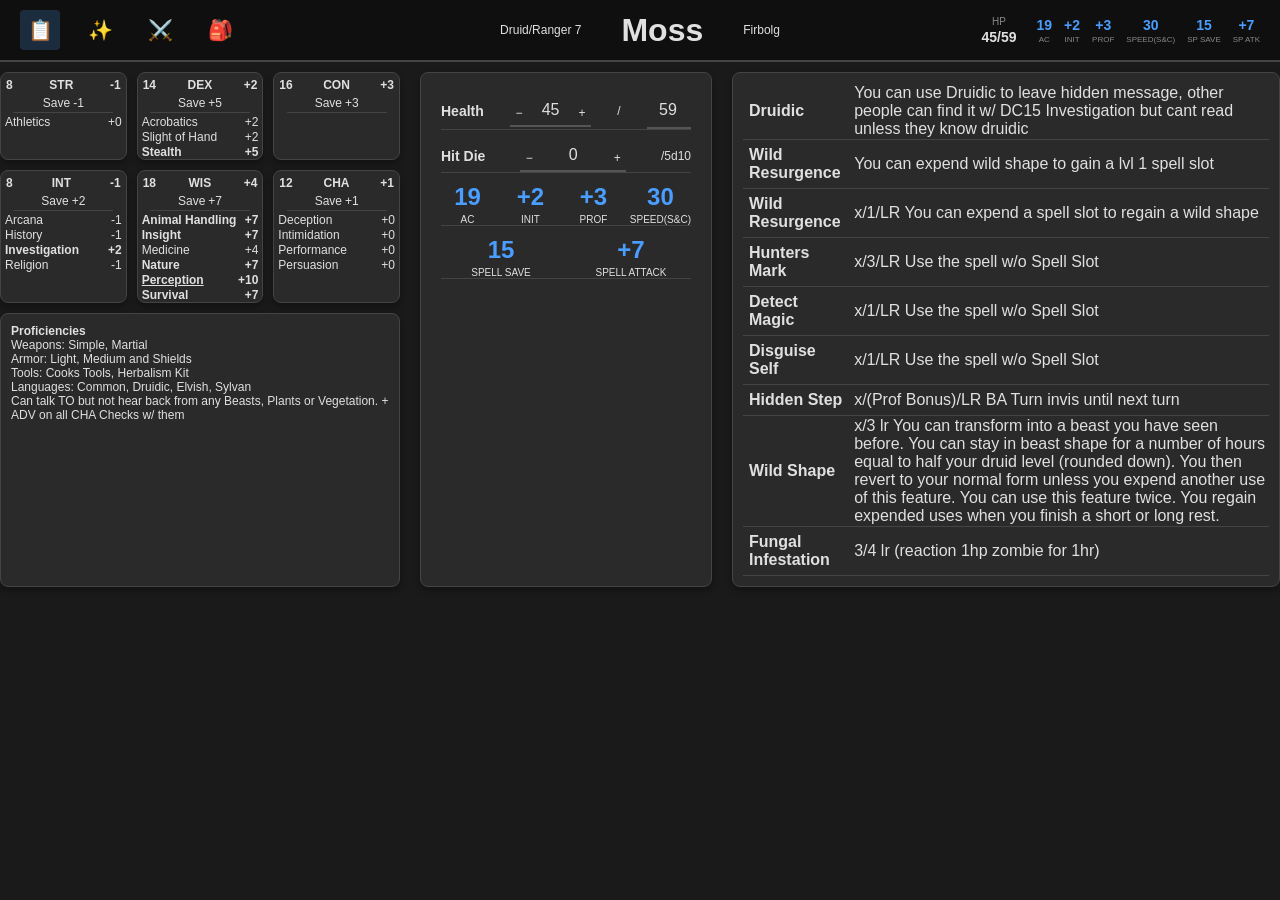
==== commit fe1675e9: "more things" ====
--- a/index.html
+++ b/index.html
@@ -4,7 +4,8 @@
     <meta charset="UTF-8">
     <meta name="viewport" content="width=device-width, initial-scale=1.0">
     <title>Moss Character Sheet</title>
-    <link rel="stylesheet" href="styles.css">
+    <link rel="stylesheet" href="styles/main.css">
+    <link rel="stylesheet" href="styles/character.css">
 </head>
 <body>
     <nav class="navbar">
@@ -12,6 +13,8 @@
             <div class="nav-links">
                 <a href="index.html" class="nav-link active" title="Character Sheet">📋</a>
                 <a href="spells.html" class="nav-link" title="Spells">✨</a>
+                <a href="actions.html" class="nav-link" title="Actions">⚔️</a>
+                <a href="inventory.html" class="nav-link" title="Inventory">🎒</a>
             </div>
             <div class="nav-header">
                 <p>Druid/Ranger 7</p>
@@ -305,6 +308,6 @@
         </div>
     </main>
 
-    <script src="script.js"></script>
+    <script src="js/script.js"></script>
 </body>
 </html>
--- a/styles/main.css
+++ b/styles/main.css
@@ -0,0 +1,184 @@
+body {
+    font-family: 'Arial', sans-serif;
+    background: #1a1a1a;
+    color: #e0e0e0;
+    margin: 0;
+    padding: 0;
+}
+
+/* Navbar */
+.navbar {
+    background-color: #0f0f0f;
+    border-bottom: 2px solid #444;
+    padding: 0;
+    position: sticky;
+    top: 0;
+    z-index: 100;
+    margin-bottom: 10px;
+}
+
+.nav-container {
+    display: flex;
+    flex-direction: row;
+    padding: 10px 20px;
+    margin: 0;
+    align-items: center;
+    justify-content: space-between;
+    min-height: 40px;
+}
+
+.nav-links {
+    display: flex;
+    flex-direction: row;
+    gap: 20px;
+    align-items: center;
+    flex: 0 0 auto;
+}
+
+.nav-header {
+    display: flex;
+    flex-direction: row;
+    gap: 40px;
+    align-items: center;
+    justify-content: center;
+    flex: 1;
+    position: absolute;
+    left: 50%;
+    transform: translateX(-50%);
+}
+
+.nav-header p {
+    margin: 0;
+    font-size: 12px;
+}
+
+.nav-header .title {
+    font-size: 2em;
+    font-weight: bold;
+    margin: 0;
+}
+
+.nav-spacer {
+    flex: 1;
+    min-width: 0;
+}
+
+.nav-stats {
+    display: flex;
+    flex-direction: row;
+    gap: 20px;
+    align-items: center;
+    flex: 0 0 auto;
+}
+
+.nav-hp {
+    display: flex;
+    flex-direction: column;
+    align-items: center;
+    gap: 2px;
+}
+
+.nav-hp-label {
+    font-size: 10px;
+    margin: 0;
+    text-transform: uppercase;
+    color: #888;
+}
+
+.nav-hp-value {
+    font-size: 14px;
+    font-weight: bold;
+    margin: 0;
+    color: #e0e0e0;
+}
+
+.nav-stat-boxes {
+    display: flex;
+    flex-direction: row;
+    gap: 12px;
+}
+
+.nav-stat-box {
+    display: flex;
+    flex-direction: column;
+    align-items: center;
+    gap: 2px;
+}
+
+.nav-stat-value {
+    font-size: 14px;
+    font-weight: bold;
+    margin: 0;
+    color: #4a9eff;
+}
+
+.nav-stat-label {
+    font-size: 8px;
+    margin: 0;
+    text-transform: uppercase;
+    color: #888;
+}
+
+.nav-link {
+    display: flex;
+    align-items: center;
+    justify-content: center;
+    width: 40px;
+    height: 40px;
+    text-decoration: none;
+    color: #e0e0e0;
+    font-size: 20px;
+    font-weight: 500;
+    border-radius: 4px;
+    transition: all 0.3s ease;
+    background-color: transparent;
+}
+
+.nav-link:hover {
+    background-color: rgba(74, 158, 255, 0.1);
+}
+
+.nav-link.active {
+    background-color: rgba(74, 158, 255, 0.2);
+    color: #4a9eff;
+}
+
+/* Inputs */
+input[type="number"],
+input[type="checkbox"] {
+    background-color: transparent;
+    color: #e0e0e0;
+    transition: all 0.3s ease;
+}
+
+input[type="number"] {
+    padding: 8px 12px;
+    border: none;
+    border-bottom: 2px solid #555;
+    font-size: 16px;
+    font-family: 'Arial', sans-serif;
+}
+
+input[type="number"]:focus {
+    outline: none;
+    border-bottom-color: #4a9eff;
+    background-color: rgba(74, 158, 255, 0.1);
+}
+
+input[type="number"]:hover:not(:focus) {
+    background-color: rgba(255, 255, 255, 0.05);
+}
+
+input[type="number"]::-webkit-outer-spin-button,
+input[type="number"]::-webkit-inner-spin-button {
+    -webkit-appearance: none;
+    margin: 0;
+}
+
+input[type="number"] {
+    -moz-appearance: textfield;
+}
+
+input[type="checkbox"] {
+    cursor: pointer;
+}
--- a/styles/character.css
+++ b/styles/character.css
@@ -0,0 +1,261 @@
+/* Content Layout */
+.content-wrapper {
+    display: flex;
+    flex-direction: row;
+    gap: 20px;
+}
+
+.cards-container {
+    display: flex;
+    flex-direction: column;
+    margin: 0;
+    gap: 10px;
+    width: 400px;
+}
+
+/* Cards */
+.cards {
+    display: flex;
+    flex-direction: column;
+    gap: 10px;
+}
+
+.cards-top-row,
+.cards-bottom-row {
+    display: flex;
+    flex-direction: row;
+    gap: 10px;
+}
+
+.card {
+    background: #2a2a2a;
+    border: 1px solid #444;
+    border-radius: 8px;
+    flex: 1;
+    box-shadow: 0 4px 6px rgba(0, 0, 0, 0.3);
+}
+
+.ability-score {
+    display: flex;
+    flex-direction: column;
+    justify-content: flex-start;
+    gap: 1px;
+}
+
+.ability-score-header {
+    font-weight: bold;
+    font-size: 10px;
+    display: flex;
+    flex-direction: row;
+    justify-content: space-between;
+    padding: 5px 5px 3px 5px;
+    margin: 0;
+}
+
+.ability-score-header p {
+    margin: 5px;
+}
+
+.ability-score p {
+    font-size: 12px;
+    margin: 0;
+}
+
+.ability-score-content {
+    display: flex;
+    flex-direction: row;
+    justify-content: space-between;
+    padding: 0 4px;
+    height: fit-content;
+    align-items: center;
+}
+
+.line {
+    border-top: 1px solid #444;
+    border-radius: 5px;
+    margin: 1px 10%;
+}
+
+.saves {
+    display: flex;
+    flex-direction: row;
+    justify-content: center;
+    gap: 3px;
+    padding: 0 4px;
+    font-size: 12px;
+    margin: 0;
+}
+
+.saves p {
+    margin: 0;
+    font-size: 12px;
+}
+
+/* Containers */
+.proficiencies,
+.stats,
+.features {
+    background: #2a2a2a;
+    border: 1px solid #444;
+    border-radius: 8px;
+    padding: 10px;
+    box-shadow: 0 4px 6px rgba(0, 0, 0, 0.3);
+}
+
+.proficiencies {
+    flex: 1;
+}
+
+.proficiencies .section-title {
+    margin: 0;
+    font-weight: bold;
+}
+
+.proficiencies p {
+    margin: 0;
+    font-size: 12px;
+}
+
+.stats {
+    flex: none;
+    width: 250px;
+    padding: 20px;
+}
+
+.features {
+    flex: 1;
+}
+
+/* Tables */
+.features table {
+    width: 100%;
+    border-collapse: collapse;
+}
+
+.features th,
+.features td {
+    text-align: left;
+    border-bottom: 1px solid #444;
+    margin: 0;
+}
+
+.features th {
+    font-weight: bold;
+    background-color: #1a1a1a;
+}
+
+.features td:last-child {
+    word-wrap: break-word;
+    overflow-wrap: break-word;
+}
+
+.feature-name {
+    margin: 5px;
+    font-weight: bold;
+}
+
+/* Stats */
+.stat-row {
+    display: flex;
+    flex-direction: row;
+    justify-content: space-between;
+    align-items: center;
+    margin-bottom: 10px;
+    border-bottom: 1px solid #444;
+}
+
+.stat-row p {
+    margin: 0;
+    font-size: 12px;
+}
+
+.stat-row p:first-child {
+    font-weight: bold;
+    font-size: 14px;
+}
+
+.stat-row-horizontal {
+    display: flex;
+    flex-direction: row;
+    justify-content: space-around;
+    align-items: center;
+    margin-bottom: 10px;
+    border-bottom: 1px solid #444;
+    gap: 10px;
+}
+
+.stat-box {
+    display: flex;
+    flex-direction: column;
+    align-items: center;
+    flex: 1;
+}
+
+.stat-value {
+    font-size: 24px;
+    font-weight: bold;
+    margin: 0;
+    color: #4a9eff;
+}
+
+.stat-label {
+    font-size: 10px;
+    margin: 3px 0 0 0;
+    text-align: center;
+    text-transform: uppercase;
+}
+
+/* Number Input */
+.number-input {
+    display: flex;
+    align-items: center;
+    position: relative;
+}
+
+.number-input input[type="number"] {
+    width: 50px;
+    padding: 6px 28px;
+    text-align: center;
+}
+
+#health-current {
+    width: 25px;
+}
+
+.minus-btn,
+.plus-btn {
+    width: 10px;
+    height: 10px;
+    padding: 0;
+    border: none;
+    background-color: transparent;
+    color: #e0e0e0;
+    font-size: 12px;
+    cursor: pointer;
+    border-radius: 2px;
+    transition: all 0.2s ease;
+    position: absolute;
+}
+
+.minus-btn {
+    left: 4px;
+}
+
+.plus-btn {
+    right: 4px;
+}
+
+.minus-btn:hover,
+.plus-btn:hover {
+    background-color: rgba(74, 158, 255, 0.2);
+    color: #4a9eff;
+}
+
+.minus-btn:active,
+.plus-btn:active {
+    background-color: rgba(74, 158, 255, 0.4);
+}
+
+input[type="number"] {
+    width:20px;
+}
